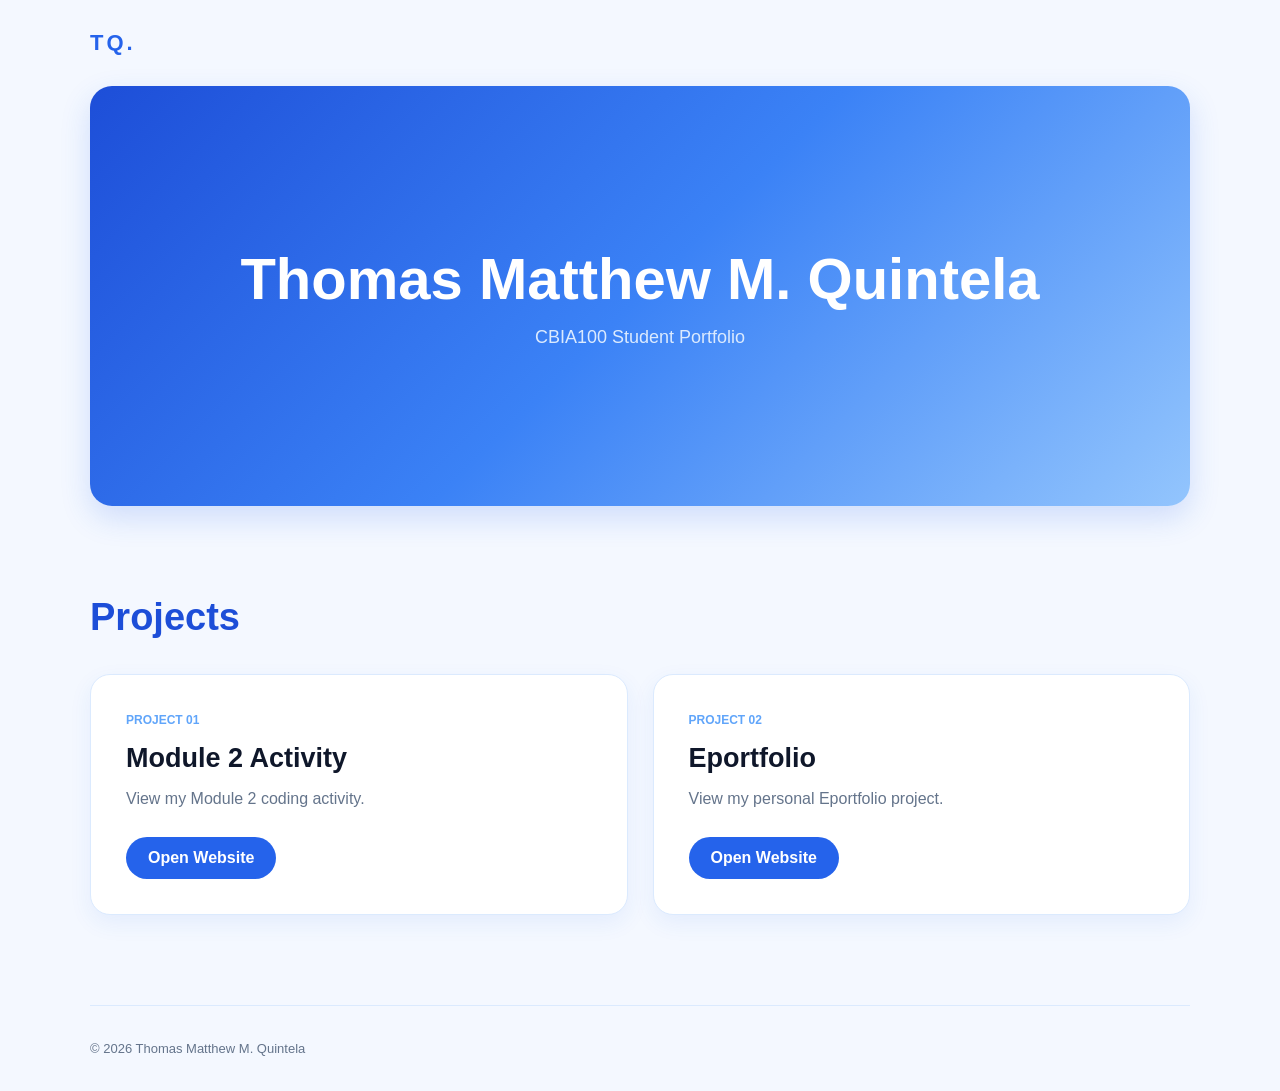
==== index.html @ 9a398d87 "Update index.html" ====
<!DOCTYPE html>
<html lang="en">
<head>
    <meta charset="UTF-8">
    <meta name="viewport" content="width=device-width, initial-scale=1.0">

    <title>Thomas Matthew M. Quintela</title>

    <style>

        * {
            margin: 0;
            padding: 0;
            box-sizing: border-box;
        }

        body {
            font-family: Arial, Helvetica, sans-serif;
            background-color: #f4f8ff;
            color: #0f172a;
        }

        .container {
            width: 90%;
            max-width: 1100px;
            margin: auto;
        }

        /* HEADER */

        nav {
            padding: 30px 0;
            font-size: 22px;
            font-weight: bold;
            color: #2563eb;
            letter-spacing: 3px;
        }

        /* HERO */

        .hero {
            min-height: 420px;
            display: flex;
            align-items: center;
            justify-content: center;
            text-align: center;

            background: linear-gradient(
                135deg,
                #1d4ed8,
                #3b82f6,
                #93c5fd
            );

            color: white;
            border-radius: 22px;
            padding: 40px;

            box-shadow:
                0 12px 30px
                rgba(37, 99, 235, 0.18);
        }

        .hero h1 {
            font-size: 58px;
            margin-bottom: 15px;
        }

        .hero p {
            color: #dbeafe;
            font-size: 18px;
        }

        /* PROJECT SECTION */

        .projects {
            padding: 90px 0;
        }

        .projects h2 {
            font-size: 38px;
            color: #1d4ed8;
            margin-bottom: 35px;
        }

        .project-grid {
            display: grid;
            grid-template-columns: repeat(2, 1fr);
            gap: 25px;
        }

        /* CARD */

        .card {
            background-color: white;
            border: 1px solid #dbeafe;
            border-radius: 20px;
            padding: 35px;

            box-shadow:
                0 8px 22px
                rgba(37, 99, 235, 0.08);

            transition: 0.3s;
        }

        .card:hover {
            transform: translateY(-7px);

            box-shadow:
                0 15px 32px
                rgba(37, 99, 235, 0.15);

            border-color: #60a5fa;
        }

        .card span {
            color: #60a5fa;
            font-size: 12px;
            font-weight: bold;
        }

        .card h3 {
            font-size: 27px;
            margin-top: 15px;
            margin-bottom: 12px;
        }

        .card p {
            color: #64748b;
            line-height: 1.6;
            margin-bottom: 25px;
        }

        .card a {
            display: inline-block;

            text-decoration: none;

            background-color: #2563eb;
            color: white;

            padding: 12px 22px;

            border-radius: 30px;

            font-weight: bold;

            transition: 0.3s;
        }

        .card a:hover {
            background-color: #1d4ed8;
        }

        /* FOOTER */

        footer {
            border-top: 1px solid #dbeafe;

            padding: 35px 0;

            color: #64748b;

            font-size: 13px;
        }

        /* PHONE */

        @media (max-width: 700px) {

            .hero h1 {
                font-size: 40px;
            }

            .project-grid {
                grid-template-columns: 1fr;
            }

        }

    </style>
</head>


<body>

<div class="container">


    <!-- LOGO -->

    <nav>
        TQ.
    </nav>


    <!-- HERO -->

    <section class="hero">

        <div>

            <h1>
                Thomas Matthew M. Quintela
            </h1>

            <p>
                CBIA100 Student Portfolio
            </p>

        </div>

    </section>


    <!-- PROJECTS -->

    <section class="projects">

        <h2>
            Projects
        </h2>

        <div class="project-grid">


            <!-- MODULE 2 -->

            <div class="card">

                <span>
                    PROJECT 01
                </span>

                <h3>
                    Module 2 Activity
                </h3>

                <p>
                    View my Module 2 coding activity.
                </p>

                <a href="./module2.html">
                    Open Website
                </a>

            </div>


            <!-- EPORTFOLIO -->

            <div class="card">

                <span>
                    PROJECT 02
                </span>

                <h3>
                    Eportfolio
                </h3>

                <p>
                    View my personal Eportfolio project.
                </p>

                <a href="./eportfolio.html">
                    Open Website
                </a>

            </div>


        </div>

    </section>


    <!-- FOOTER -->

    <footer>

        © 2026 Thomas Matthew M. Quintela

    </footer>


</div>

</body>
</html>
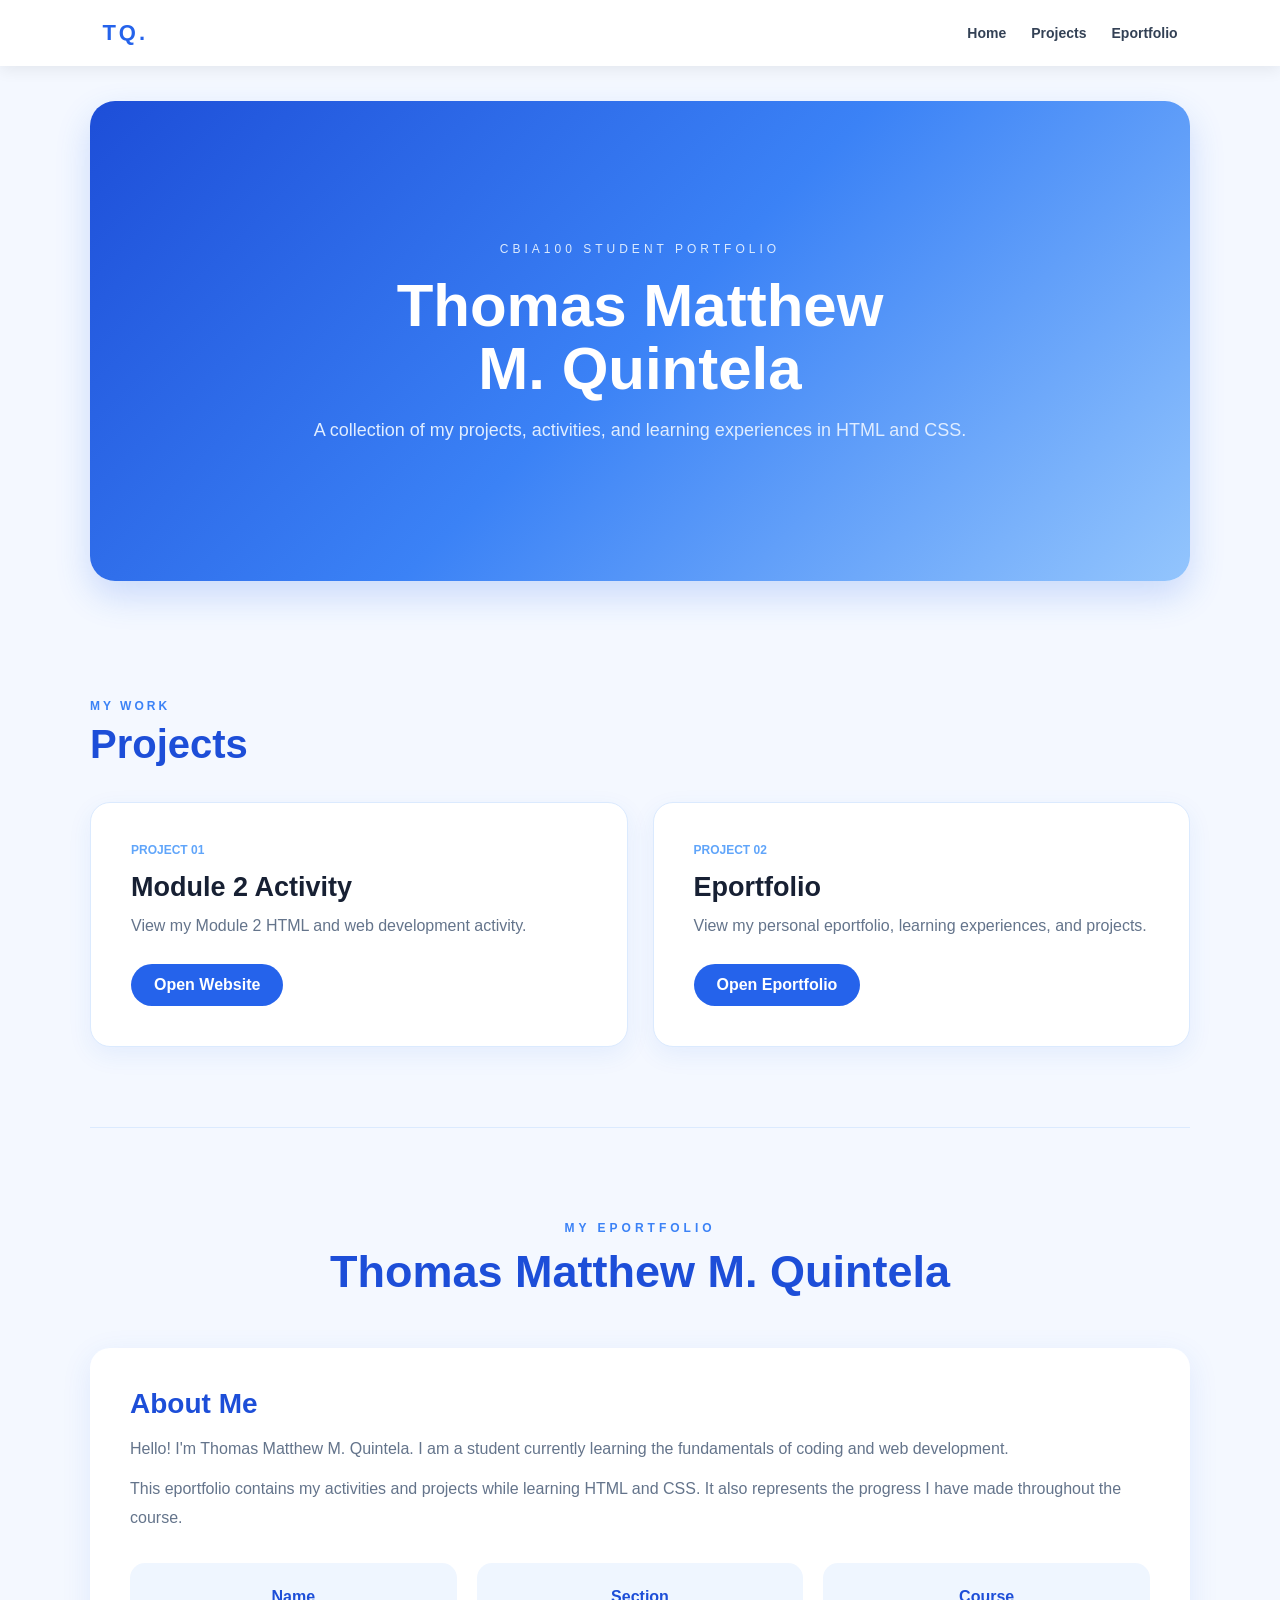
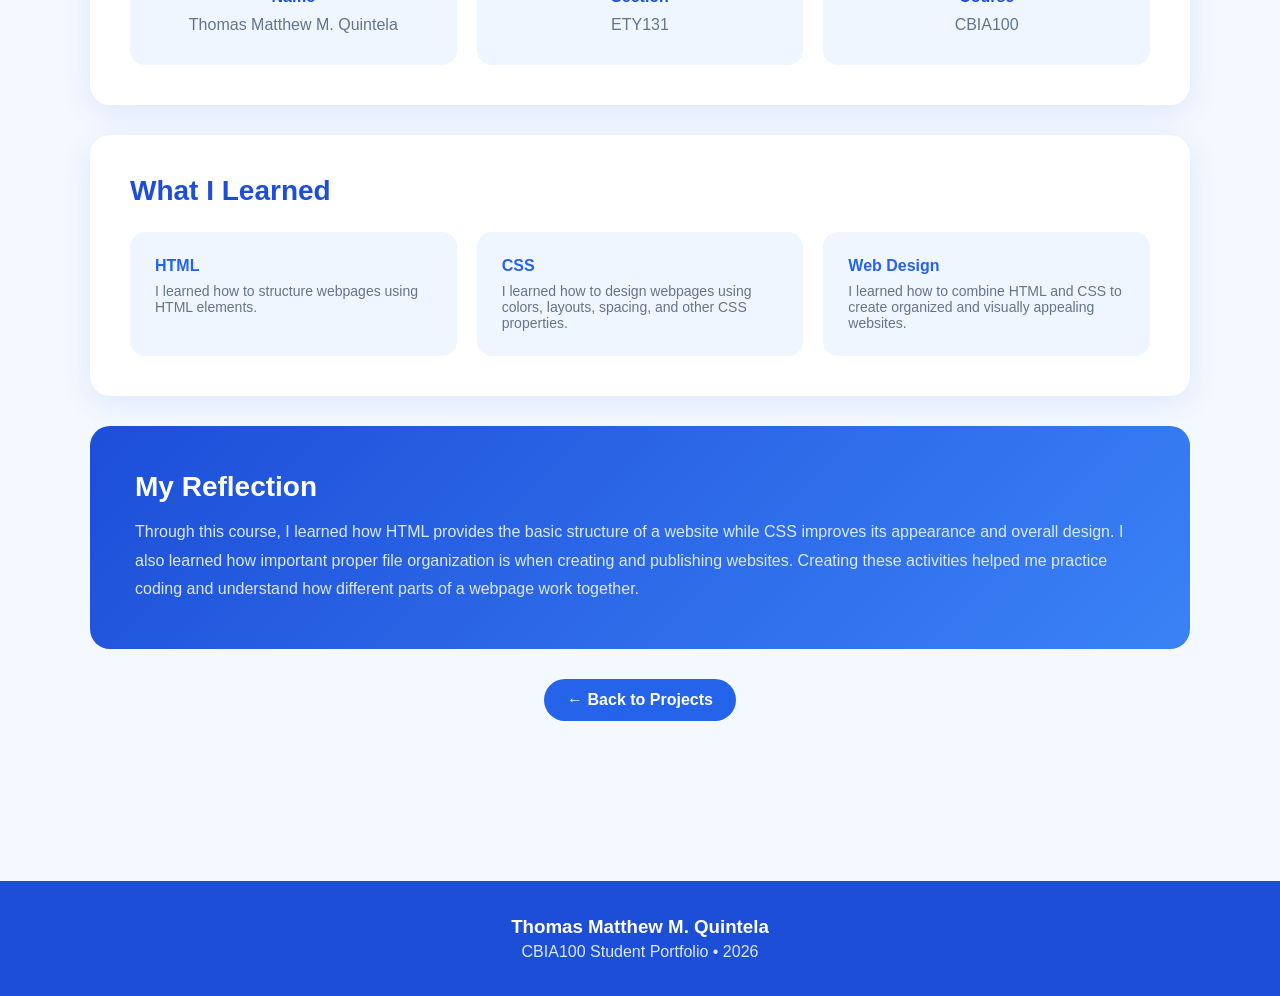
==== commit bef9d1cc: "Update index.html" ====
--- a/index.html
+++ b/index.html
@@ -1,10 +1,11 @@
 <!DOCTYPE html>
 <html lang="en">
+
 <head>
     <meta charset="UTF-8">
     <meta name="viewport" content="width=device-width, initial-scale=1.0">
 
-    <title>Thomas Matthew M. Quintela</title>
+    <title>Thomas Matthew M. Quintela | Portfolio</title>
 
     <style>
 
@@ -14,36 +15,61 @@
             box-sizing: border-box;
         }
 
+        html {
+            scroll-behavior: smooth;
+        }
+
         body {
             font-family: Arial, Helvetica, sans-serif;
-            background-color: #f4f8ff;
-            color: #0f172a;
-        }
-
-        .container {
-            width: 90%;
-            max-width: 1100px;
-            margin: auto;
-        }
-
-        /* HEADER */
+            background: #f4f8ff;
+            color: #172033;
+        }
+
+        /* NAVIGATION */
 
         nav {
-            padding: 30px 0;
+            background: white;
+            padding: 20px 8%;
+            display: flex;
+            justify-content: space-between;
+            align-items: center;
+            position: sticky;
+            top: 0;
+            z-index: 1000;
+            box-shadow: 0 4px 15px rgba(0,0,0,0.07);
+        }
+
+        .logo {
             font-size: 22px;
             font-weight: bold;
             color: #2563eb;
             letter-spacing: 3px;
         }
 
+        nav ul {
+            list-style: none;
+            display: flex;
+            gap: 25px;
+        }
+
+        nav a {
+            text-decoration: none;
+            color: #334155;
+            font-weight: bold;
+            font-size: 14px;
+        }
+
+        nav a:hover {
+            color: #2563eb;
+        }
+
         /* HERO */
 
         .hero {
-            min-height: 420px;
-            display: flex;
-            align-items: center;
-            justify-content: center;
-            text-align: center;
+            width: 90%;
+            max-width: 1100px;
+            min-height: 480px;
+            margin: 35px auto;
 
             background: linear-gradient(
                 135deg,
@@ -52,35 +78,70 @@
                 #93c5fd
             );
 
+            border-radius: 25px;
+
+            display: flex;
+            align-items: center;
+            justify-content: center;
+
+            text-align: center;
             color: white;
-            border-radius: 22px;
             padding: 40px;
 
-            box-shadow:
-                0 12px 30px
-                rgba(37, 99, 235, 0.18);
+            box-shadow: 0 15px 35px rgba(37,99,235,0.20);
+        }
+
+        .hero-content {
+            max-width: 800px;
+        }
+
+        .small-text {
+            letter-spacing: 4px;
+            font-size: 12px;
+            color: #dbeafe;
+            margin-bottom: 18px;
         }
 
         .hero h1 {
-            font-size: 58px;
-            margin-bottom: 15px;
+            font-size: 60px;
+            line-height: 1.05;
+            margin-bottom: 20px;
         }
 
         .hero p {
-            color: #dbeafe;
             font-size: 18px;
-        }
-
-        /* PROJECT SECTION */
+            color: #e0edff;
+        }
+
+        /* MAIN */
+
+        main {
+            width: 90%;
+            max-width: 1100px;
+            margin: auto;
+        }
+
+        /* PROJECTS */
 
         .projects {
-            padding: 90px 0;
-        }
-
-        .projects h2 {
-            font-size: 38px;
+            padding: 80px 0;
+        }
+
+        .section-heading {
+            margin-bottom: 35px;
+        }
+
+        .section-heading span {
+            color: #3b82f6;
+            font-size: 12px;
+            letter-spacing: 3px;
+            font-weight: bold;
+        }
+
+        .section-heading h2 {
+            font-size: 40px;
             color: #1d4ed8;
-            margin-bottom: 35px;
+            margin-top: 8px;
         }
 
         .project-grid {
@@ -89,17 +150,15 @@
             gap: 25px;
         }
 
-        /* CARD */
-
         .card {
-            background-color: white;
+            background: white;
             border: 1px solid #dbeafe;
+            padding: 40px;
             border-radius: 20px;
-            padding: 35px;
 
             box-shadow:
-                0 8px 22px
-                rgba(37, 99, 235, 0.08);
+                0 8px 25px
+                rgba(37,99,235,0.08);
 
             transition: 0.3s;
         }
@@ -108,75 +167,244 @@
             transform: translateY(-7px);
 
             box-shadow:
-                0 15px 32px
-                rgba(37, 99, 235, 0.15);
-
-            border-color: #60a5fa;
-        }
-
-        .card span {
+                0 15px 35px
+                rgba(37,99,235,0.15);
+        }
+
+        .card-number {
+            font-size: 12px;
             color: #60a5fa;
-            font-size: 12px;
             font-weight: bold;
         }
 
         .card h3 {
             font-size: 27px;
-            margin-top: 15px;
-            margin-bottom: 12px;
+            margin: 15px 0 10px;
         }
 
         .card p {
             color: #64748b;
+            margin-bottom: 25px;
             line-height: 1.6;
+        }
+
+        .button {
+            display: inline-block;
+
+            background: #2563eb;
+            color: white;
+
+            padding: 12px 23px;
+
+            border-radius: 30px;
+
+            text-decoration: none;
+            font-weight: bold;
+
+            transition: 0.3s;
+        }
+
+        .button:hover {
+            background: #1d4ed8;
+            transform: translateY(-2px);
+        }
+
+        /* EPORTFOLIO */
+
+        .eportfolio {
+            padding: 90px 0;
+            border-top: 1px solid #dbeafe;
+        }
+
+        .portfolio-title {
+            text-align: center;
+            margin-bottom: 50px;
+        }
+
+        .portfolio-title span {
+            color: #3b82f6;
+            font-size: 12px;
+            letter-spacing: 4px;
+            font-weight: bold;
+        }
+
+        .portfolio-title h2 {
+            color: #1d4ed8;
+            font-size: 45px;
+            margin-top: 10px;
+        }
+
+        /* ABOUT */
+
+        .about-card {
+            background: white;
+
+            border-radius: 20px;
+
+            padding: 40px;
+
+            box-shadow:
+                0 8px 30px
+                rgba(37,99,235,0.10);
+
+            margin-bottom: 30px;
+        }
+
+        .about-card h3 {
+            font-size: 28px;
+            color: #1d4ed8;
+            margin-bottom: 15px;
+        }
+
+        .about-card p {
+            color: #64748b;
+            line-height: 1.8;
+            margin-bottom: 12px;
+        }
+
+        /* INFO BOXES */
+
+        .info-grid {
+            display: grid;
+            grid-template-columns: repeat(3, 1fr);
+            gap: 20px;
+            margin-top: 30px;
+        }
+
+        .info-box {
+            background: #eff6ff;
+            border-radius: 15px;
+            padding: 25px;
+            text-align: center;
+        }
+
+        .info-box h4 {
+            color: #1d4ed8;
+            margin-bottom: 5px;
+        }
+
+        .info-box p {
+            color: #64748b;
+            margin: 0;
+        }
+
+        /* SKILLS */
+
+        .skills {
+            margin-top: 30px;
+
+            background: white;
+
+            padding: 40px;
+
+            border-radius: 20px;
+
+            box-shadow:
+                0 8px 30px
+                rgba(37,99,235,0.10);
+        }
+
+        .skills h3 {
+            color: #1d4ed8;
+            font-size: 28px;
             margin-bottom: 25px;
         }
 
-        .card a {
-            display: inline-block;
-
-            text-decoration: none;
-
-            background-color: #2563eb;
+        .skill-grid {
+            display: grid;
+            grid-template-columns: repeat(3, 1fr);
+            gap: 20px;
+        }
+
+        .skill {
+            padding: 25px;
+            background: #eff6ff;
+            border-radius: 15px;
+        }
+
+        .skill h4 {
+            color: #2563eb;
+            margin-bottom: 8px;
+        }
+
+        .skill p {
+            color: #64748b;
+            font-size: 14px;
+        }
+
+        /* REFLECTION */
+
+        .reflection {
+            margin-top: 30px;
+
+            padding: 45px;
+
+            border-radius: 20px;
+
+            background: linear-gradient(
+                135deg,
+                #1d4ed8,
+                #3b82f6
+            );
+
             color: white;
-
-            padding: 12px 22px;
-
-            border-radius: 30px;
-
-            font-weight: bold;
-
-            transition: 0.3s;
-        }
-
-        .card a:hover {
-            background-color: #1d4ed8;
+        }
+
+        .reflection h3 {
+            font-size: 28px;
+            margin-bottom: 15px;
+        }
+
+        .reflection p {
+            color: #dbeafe;
+            line-height: 1.8;
+        }
+
+        /* BACK BUTTON */
+
+        .back {
+            margin-top: 30px;
+            text-align: center;
         }
 
         /* FOOTER */
 
         footer {
-            border-top: 1px solid #dbeafe;
-
-            padding: 35px 0;
-
-            color: #64748b;
-
-            font-size: 13px;
-        }
-
-        /* PHONE */
-
-        @media (max-width: 700px) {
+            margin-top: 70px;
+            background: #1d4ed8;
+            color: white;
+            padding: 35px;
+            text-align: center;
+        }
+
+        footer p {
+            color: #dbeafe;
+            margin-top: 5px;
+        }
+
+        /* RESPONSIVE */
+
+        @media (max-width: 750px) {
+
+            nav {
+                flex-direction: column;
+                gap: 15px;
+            }
 
             .hero h1 {
                 font-size: 40px;
             }
 
-            .project-grid {
+            .project-grid,
+            .info-grid,
+            .skill-grid {
                 grid-template-columns: 1fr;
             }
 
+            .portfolio-title h2 {
+                font-size: 34px;
+            }
+
         }
 
     </style>
@@ -185,42 +413,86 @@
 
 <body>
 
-<div class="container">
-
-
-    <!-- LOGO -->
-
-    <nav>
+
+<!-- NAVIGATION -->
+
+<nav>
+
+    <div class="logo">
         TQ.
-    </nav>
-
-
-    <!-- HERO -->
-
-    <section class="hero">
-
-        <div>
-
-            <h1>
-                Thomas Matthew M. Quintela
-            </h1>
-
-            <p>
-                CBIA100 Student Portfolio
-            </p>
-
+    </div>
+
+    <ul>
+
+        <li>
+            <a href="#home">
+                Home
+            </a>
+        </li>
+
+        <li>
+            <a href="#projects">
+                Projects
+            </a>
+        </li>
+
+        <li>
+            <a href="#eportfolio">
+                Eportfolio
+            </a>
+        </li>
+
+    </ul>
+
+</nav>
+
+
+
+<!-- HERO -->
+
+<header class="hero" id="home">
+
+    <div class="hero-content">
+
+        <div class="small-text">
+            CBIA100 STUDENT PORTFOLIO
         </div>
 
-    </section>
-
-
-    <!-- PROJECTS -->
-
-    <section class="projects">
-
-        <h2>
-            Projects
-        </h2>
+        <h1>
+            Thomas Matthew<br>
+            M. Quintela
+        </h1>
+
+        <p>
+            A collection of my projects, activities,
+            and learning experiences in HTML and CSS.
+        </p>
+
+    </div>
+
+</header>
+
+
+
+<main>
+
+
+    <!-- TWO OPTIONS -->
+
+    <section class="projects" id="projects">
+
+        <div class="section-heading">
+
+            <span>
+                MY WORK
+            </span>
+
+            <h2>
+                Projects
+            </h2>
+
+        </div>
+
 
         <div class="project-grid">
 
@@ -229,43 +501,54 @@
 
             <div class="card">
 
-                <span>
+                <div class="card-number">
                     PROJECT 01
-                </span>
+                </div>
 
                 <h3>
                     Module 2 Activity
                 </h3>
 
                 <p>
-                    View my Module 2 coding activity.
+                    View my Module 2 HTML and
+                    web development activity.
                 </p>
 
-                <a href="./module2.html">
+                <a
+                    href="module2.html"
+                    class="button"
+                >
                     Open Website
                 </a>
 
             </div>
 
 
+
             <!-- EPORTFOLIO -->
 
             <div class="card">
 
-                <span>
+                <div class="card-number">
                     PROJECT 02
-                </span>
+                </div>
 
                 <h3>
                     Eportfolio
                 </h3>
 
                 <p>
-                    View my personal Eportfolio project.
+                    View my personal eportfolio,
+                    learning experiences, and projects.
                 </p>
 
-                <a href="./eportfolio.html">
-                    Open Website
+                <!-- THIS DOES NOT OPEN ANOTHER FILE -->
+
+                <a
+                    href="#eportfolio"
+                    class="button"
+                >
+                    Open Eportfolio
                 </a>
 
             </div>
@@ -276,16 +559,218 @@
     </section>
 
 
-    <!-- FOOTER -->
-
-    <footer>
-
-        © 2026 Thomas Matthew M. Quintela
-
-    </footer>
-
-
-</div>
+
+    <!-- EPORTFOLIO IS BUILT INTO THIS SAME FILE -->
+
+    <section
+        class="eportfolio"
+        id="eportfolio"
+    >
+
+
+        <div class="portfolio-title">
+
+            <span>
+                MY EPORTFOLIO
+            </span>
+
+            <h2>
+                Thomas Matthew M. Quintela
+            </h2>
+
+        </div>
+
+
+
+        <!-- ABOUT -->
+
+        <div class="about-card">
+
+            <h3>
+                About Me
+            </h3>
+
+            <p>
+                Hello! I'm Thomas Matthew M. Quintela.
+                I am a student currently learning the
+                fundamentals of coding and web development.
+            </p>
+
+            <p>
+                This eportfolio contains my activities
+                and projects while learning HTML and CSS.
+                It also represents the progress I have
+                made throughout the course.
+            </p>
+
+
+            <div class="info-grid">
+
+
+                <div class="info-box">
+
+                    <h4>
+                        Name
+                    </h4>
+
+                    <p>
+                        Thomas Matthew M. Quintela
+                    </p>
+
+                </div>
+
+
+                <div class="info-box">
+
+                    <h4>
+                        Section
+                    </h4>
+
+                    <p>
+                        ETY131
+                    </p>
+
+                </div>
+
+
+                <div class="info-box">
+
+                    <h4>
+                        Course
+                    </h4>
+
+                    <p>
+                        CBIA100
+                    </p>
+
+                </div>
+
+
+            </div>
+
+        </div>
+
+
+
+        <!-- SKILLS -->
+
+        <div class="skills">
+
+            <h3>
+                What I Learned
+            </h3>
+
+
+            <div class="skill-grid">
+
+
+                <div class="skill">
+
+                    <h4>
+                        HTML
+                    </h4>
+
+                    <p>
+                        I learned how to structure
+                        webpages using HTML elements.
+                    </p>
+
+                </div>
+
+
+                <div class="skill">
+
+                    <h4>
+                        CSS
+                    </h4>
+
+                    <p>
+                        I learned how to design webpages
+                        using colors, layouts, spacing,
+                        and other CSS properties.
+                    </p>
+
+                </div>
+
+
+                <div class="skill">
+
+                    <h4>
+                        Web Design
+                    </h4>
+
+                    <p>
+                        I learned how to combine HTML
+                        and CSS to create organized
+                        and visually appealing websites.
+                    </p>
+
+                </div>
+
+
+            </div>
+
+        </div>
+
+
+
+        <!-- REFLECTION -->
+
+        <div class="reflection">
+
+            <h3>
+                My Reflection
+            </h3>
+
+            <p>
+                Through this course, I learned how HTML
+                provides the basic structure of a website
+                while CSS improves its appearance and
+                overall design. I also learned how important
+                proper file organization is when creating
+                and publishing websites. Creating these
+                activities helped me practice coding and
+                understand how different parts of a webpage
+                work together.
+            </p>
+
+        </div>
+
+
+        <div class="back">
+
+            <a
+                href="#projects"
+                class="button"
+            >
+                ← Back to Projects
+            </a>
+
+        </div>
+
+
+    </section>
+
+
+</main>
+
+
+
+<!-- FOOTER -->
+
+<footer>
+
+    <h3>
+        Thomas Matthew M. Quintela
+    </h3>
+
+    <p>
+        CBIA100 Student Portfolio • 2026
+    </p>
+
+</footer>
+
 
 </body>
+
 </html>
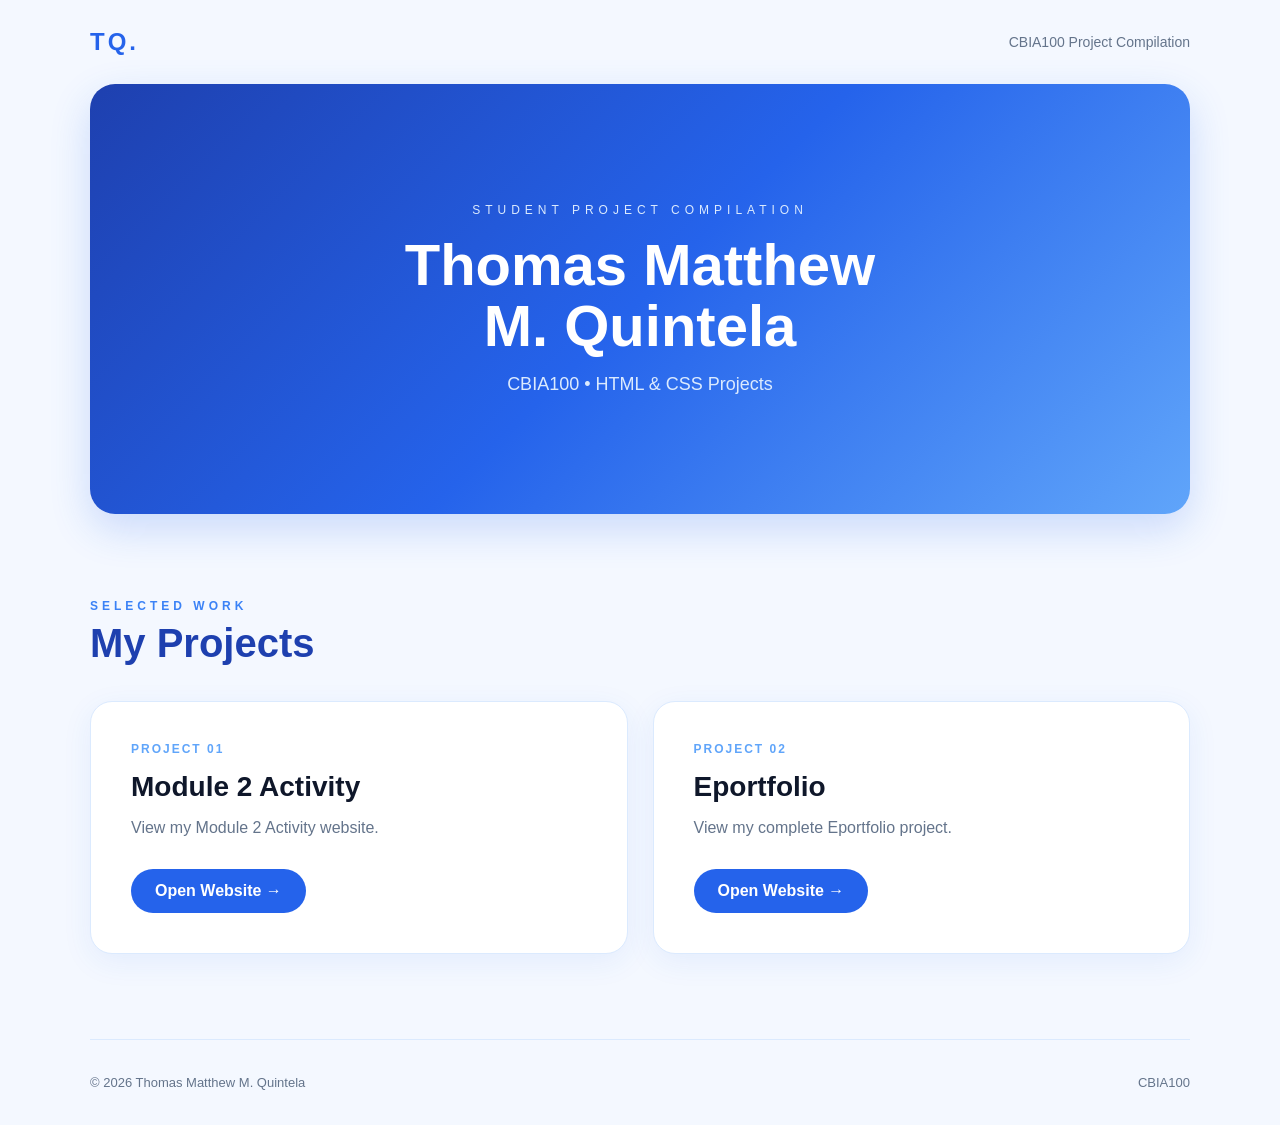
==== commit acc308b6: "Update index.html" ====
--- a/index.html
+++ b/index.html
@@ -5,7 +5,7 @@
     <meta charset="UTF-8">
     <meta name="viewport" content="width=device-width, initial-scale=1.0">
 
-    <title>Thomas Matthew M. Quintela | Portfolio</title>
+    <title>Thomas Matthew M. Quintela | CBIA100</title>
 
     <style>
 
@@ -21,127 +21,105 @@
 
         body {
             font-family: Arial, Helvetica, sans-serif;
-            background: #f4f8ff;
-            color: #172033;
-        }
-
-        /* NAVIGATION */
+            background-color: #f4f8ff;
+            color: #0f172a;
+        }
+
+        .container {
+            width: 90%;
+            max-width: 1100px;
+            margin: auto;
+        }
+
+        /* NAVBAR */
 
         nav {
-            background: white;
-            padding: 20px 8%;
             display: flex;
             justify-content: space-between;
             align-items: center;
-            position: sticky;
-            top: 0;
-            z-index: 1000;
-            box-shadow: 0 4px 15px rgba(0,0,0,0.07);
+            padding: 28px 0;
         }
 
         .logo {
-            font-size: 22px;
+            font-size: 24px;
             font-weight: bold;
             color: #2563eb;
             letter-spacing: 3px;
         }
 
-        nav ul {
-            list-style: none;
+        .nav-title {
+            color: #64748b;
+            font-size: 14px;
+        }
+
+        /* HERO */
+
+        .hero {
+            min-height: 430px;
+
             display: flex;
-            gap: 25px;
-        }
-
-        nav a {
-            text-decoration: none;
-            color: #334155;
-            font-weight: bold;
-            font-size: 14px;
-        }
-
-        nav a:hover {
-            color: #2563eb;
-        }
-
-        /* HERO */
-
-        .hero {
-            width: 90%;
-            max-width: 1100px;
-            min-height: 480px;
-            margin: 35px auto;
+            justify-content: center;
+            align-items: center;
+
+            text-align: center;
 
             background: linear-gradient(
                 135deg,
-                #1d4ed8,
-                #3b82f6,
-                #93c5fd
+                #1e40af,
+                #2563eb,
+                #60a5fa
             );
 
+            color: white;
+
+            padding: 40px;
             border-radius: 25px;
 
-            display: flex;
-            align-items: center;
-            justify-content: center;
-
-            text-align: center;
-            color: white;
-            padding: 40px;
-
-            box-shadow: 0 15px 35px rgba(37,99,235,0.20);
+            box-shadow:
+                0 15px 40px
+                rgba(37, 99, 235, 0.20);
         }
 
         .hero-content {
             max-width: 800px;
         }
 
-        .small-text {
-            letter-spacing: 4px;
+        .small-title {
             font-size: 12px;
+            letter-spacing: 5px;
             color: #dbeafe;
             margin-bottom: 18px;
         }
 
         .hero h1 {
-            font-size: 60px;
+            font-size: 58px;
             line-height: 1.05;
-            margin-bottom: 20px;
+            margin-bottom: 18px;
         }
 
         .hero p {
+            color: #dbeafe;
             font-size: 18px;
-            color: #e0edff;
-        }
-
-        /* MAIN */
-
-        main {
-            width: 90%;
-            max-width: 1100px;
-            margin: auto;
         }
 
         /* PROJECTS */
 
         .projects {
-            padding: 80px 0;
-        }
-
-        .section-heading {
-            margin-bottom: 35px;
-        }
-
-        .section-heading span {
+            padding: 85px 0;
+        }
+
+        .section-label {
             color: #3b82f6;
             font-size: 12px;
-            letter-spacing: 3px;
             font-weight: bold;
-        }
-
-        .section-heading h2 {
+            letter-spacing: 4px;
+            margin-bottom: 8px;
+        }
+
+        .projects h2 {
             font-size: 40px;
-            color: #1d4ed8;
-            margin-top: 8px;
+            color: #1e40af;
+            margin-bottom: 35px;
         }
 
         .project-grid {
@@ -150,358 +128,181 @@
             gap: 25px;
         }
 
+        /* CARDS */
+
         .card {
-            background: white;
+            background-color: white;
+
             border: 1px solid #dbeafe;
+            border-radius: 22px;
+
             padding: 40px;
-            border-radius: 20px;
 
             box-shadow:
-                0 8px 25px
-                rgba(37,99,235,0.08);
+                0 8px 30px
+                rgba(37, 99, 235, 0.08);
 
             transition: 0.3s;
         }
 
         .card:hover {
-            transform: translateY(-7px);
+            transform: translateY(-8px);
+
+            border-color: #60a5fa;
 
             box-shadow:
-                0 15px 35px
-                rgba(37,99,235,0.15);
-        }
-
-        .card-number {
+                0 18px 40px
+                rgba(37, 99, 235, 0.16);
+        }
+
+        .number {
             font-size: 12px;
+            font-weight: bold;
             color: #60a5fa;
-            font-weight: bold;
+            letter-spacing: 2px;
         }
 
         .card h3 {
-            font-size: 27px;
-            margin: 15px 0 10px;
+            font-size: 28px;
+            margin-top: 15px;
+            margin-bottom: 12px;
+            color: #0f172a;
         }
 
         .card p {
             color: #64748b;
-            margin-bottom: 25px;
             line-height: 1.6;
+            margin-bottom: 28px;
         }
 
         .button {
             display: inline-block;
 
-            background: #2563eb;
+            background-color: #2563eb;
             color: white;
-
-            padding: 12px 23px;
-
-            border-radius: 30px;
 
             text-decoration: none;
             font-weight: bold;
 
+            padding: 13px 24px;
+
+            border-radius: 30px;
+
             transition: 0.3s;
         }
 
         .button:hover {
-            background: #1d4ed8;
+            background-color: #1e40af;
             transform: translateY(-2px);
         }
 
-        /* EPORTFOLIO */
-
-        .eportfolio {
-            padding: 90px 0;
+        /* FOOTER */
+
+        footer {
             border-top: 1px solid #dbeafe;
-        }
-
-        .portfolio-title {
-            text-align: center;
-            margin-bottom: 50px;
-        }
-
-        .portfolio-title span {
-            color: #3b82f6;
-            font-size: 12px;
-            letter-spacing: 4px;
-            font-weight: bold;
-        }
-
-        .portfolio-title h2 {
-            color: #1d4ed8;
-            font-size: 45px;
-            margin-top: 10px;
-        }
-
-        /* ABOUT */
-
-        .about-card {
-            background: white;
-
-            border-radius: 20px;
-
-            padding: 40px;
-
-            box-shadow:
-                0 8px 30px
-                rgba(37,99,235,0.10);
-
-            margin-bottom: 30px;
-        }
-
-        .about-card h3 {
-            font-size: 28px;
-            color: #1d4ed8;
-            margin-bottom: 15px;
-        }
-
-        .about-card p {
+
+            padding: 35px 0;
+
             color: #64748b;
-            line-height: 1.8;
-            margin-bottom: 12px;
-        }
-
-        /* INFO BOXES */
-
-        .info-grid {
-            display: grid;
-            grid-template-columns: repeat(3, 1fr);
-            gap: 20px;
-            margin-top: 30px;
-        }
-
-        .info-box {
-            background: #eff6ff;
-            border-radius: 15px;
-            padding: 25px;
-            text-align: center;
-        }
-
-        .info-box h4 {
-            color: #1d4ed8;
-            margin-bottom: 5px;
-        }
-
-        .info-box p {
-            color: #64748b;
-            margin: 0;
-        }
-
-        /* SKILLS */
-
-        .skills {
-            margin-top: 30px;
-
-            background: white;
-
-            padding: 40px;
-
-            border-radius: 20px;
-
-            box-shadow:
-                0 8px 30px
-                rgba(37,99,235,0.10);
-        }
-
-        .skills h3 {
-            color: #1d4ed8;
-            font-size: 28px;
-            margin-bottom: 25px;
-        }
-
-        .skill-grid {
-            display: grid;
-            grid-template-columns: repeat(3, 1fr);
-            gap: 20px;
-        }
-
-        .skill {
-            padding: 25px;
-            background: #eff6ff;
-            border-radius: 15px;
-        }
-
-        .skill h4 {
-            color: #2563eb;
-            margin-bottom: 8px;
-        }
-
-        .skill p {
-            color: #64748b;
-            font-size: 14px;
-        }
-
-        /* REFLECTION */
-
-        .reflection {
-            margin-top: 30px;
-
-            padding: 45px;
-
-            border-radius: 20px;
-
-            background: linear-gradient(
-                135deg,
-                #1d4ed8,
-                #3b82f6
-            );
-
-            color: white;
-        }
-
-        .reflection h3 {
-            font-size: 28px;
-            margin-bottom: 15px;
-        }
-
-        .reflection p {
-            color: #dbeafe;
-            line-height: 1.8;
-        }
-
-        /* BACK BUTTON */
-
-        .back {
-            margin-top: 30px;
-            text-align: center;
-        }
-
-        /* FOOTER */
-
-        footer {
-            margin-top: 70px;
-            background: #1d4ed8;
-            color: white;
-            padding: 35px;
-            text-align: center;
-        }
-
-        footer p {
-            color: #dbeafe;
-            margin-top: 5px;
-        }
-
-        /* RESPONSIVE */
-
-        @media (max-width: 750px) {
-
-            nav {
-                flex-direction: column;
-                gap: 15px;
+
+            font-size: 13px;
+
+            display: flex;
+            justify-content: space-between;
+        }
+
+        /* MOBILE */
+
+        @media (max-width: 700px) {
+
+            .hero h1 {
+                font-size: 39px;
             }
 
-            .hero h1 {
-                font-size: 40px;
-            }
-
-            .project-grid,
-            .info-grid,
-            .skill-grid {
+            .project-grid {
                 grid-template-columns: 1fr;
             }
 
-            .portfolio-title h2 {
-                font-size: 34px;
+            footer {
+                flex-direction: column;
+                gap: 10px;
             }
 
         }
 
     </style>
+
 </head>
 
 
 <body>
 
 
-<!-- NAVIGATION -->
-
-<nav>
-
-    <div class="logo">
-        TQ.
-    </div>
-
-    <ul>
-
-        <li>
-            <a href="#home">
-                Home
-            </a>
-        </li>
-
-        <li>
-            <a href="#projects">
-                Projects
-            </a>
-        </li>
-
-        <li>
-            <a href="#eportfolio">
-                Eportfolio
-            </a>
-        </li>
-
-    </ul>
-
-</nav>
-
-
-
-<!-- HERO -->
-
-<header class="hero" id="home">
-
-    <div class="hero-content">
-
-        <div class="small-text">
-            CBIA100 STUDENT PORTFOLIO
-        </div>
-
-        <h1>
-            Thomas Matthew<br>
-            M. Quintela
-        </h1>
-
-        <p>
-            A collection of my projects, activities,
-            and learning experiences in HTML and CSS.
-        </p>
-
-    </div>
-
-</header>
-
-
-
-<main>
-
-
-    <!-- TWO OPTIONS -->
-
-    <section class="projects" id="projects">
-
-        <div class="section-heading">
-
-            <span>
-                MY WORK
-            </span>
-
-            <h2>
-                Projects
-            </h2>
-
-        </div>
+<div class="container">
+
+
+    <!-- NAVIGATION -->
+
+    <nav>
+
+        <div class="logo">
+            TQ.
+        </div>
+
+        <div class="nav-title">
+            CBIA100 Project Compilation
+        </div>
+
+    </nav>
+
+
+
+    <!-- HERO -->
+
+    <section class="hero">
+
+        <div class="hero-content">
+
+            <div class="small-title">
+                STUDENT PROJECT COMPILATION
+            </div>
+
+            <h1>
+                Thomas Matthew<br>
+                M. Quintela
+            </h1>
+
+            <p>
+                CBIA100 • HTML & CSS Projects
+            </p>
+
+        </div>
+
+    </section>
+
+
+
+    <!-- PROJECTS -->
+
+    <section class="projects">
+
+        <div class="section-label">
+            SELECTED WORK
+        </div>
+
+        <h2>
+            My Projects
+        </h2>
 
 
         <div class="project-grid">
 
 
-            <!-- MODULE 2 -->
+            <!-- PROJECT 1 -->
 
             <div class="card">
 
-                <div class="card-number">
+                <div class="number">
                     PROJECT 01
                 </div>
 
@@ -510,26 +311,25 @@
                 </h3>
 
                 <p>
-                    View my Module 2 HTML and
-                    web development activity.
+                    View my Module 2 Activity website.
                 </p>
 
                 <a
-                    href="module2.html"
                     class="button"
+                    href="https://matteodoz.github.io/CBIA100/module2.html"
                 >
-                    Open Website
+                    Open Website →
                 </a>
 
             </div>
 
 
 
-            <!-- EPORTFOLIO -->
+            <!-- PROJECT 2 -->
 
             <div class="card">
 
-                <div class="card-number">
+                <div class="number">
                     PROJECT 02
                 </div>
 
@@ -538,17 +338,14 @@
                 </h3>
 
                 <p>
-                    View my personal eportfolio,
-                    learning experiences, and projects.
+                    View my complete Eportfolio project.
                 </p>
 
-                <!-- THIS DOES NOT OPEN ANOTHER FILE -->
-
                 <a
-                    href="#eportfolio"
                     class="button"
+                    href="https://matteodoz.github.io/CBIA100/eportfolio.html"
                 >
-                    Open Eportfolio
+                    Open Website →
                 </a>
 
             </div>
@@ -560,215 +357,22 @@
 
 
 
-    <!-- EPORTFOLIO IS BUILT INTO THIS SAME FILE -->
-
-    <section
-        class="eportfolio"
-        id="eportfolio"
-    >
-
-
-        <div class="portfolio-title">
-
-            <span>
-                MY EPORTFOLIO
-            </span>
-
-            <h2>
-                Thomas Matthew M. Quintela
-            </h2>
-
-        </div>
-
-
-
-        <!-- ABOUT -->
-
-        <div class="about-card">
-
-            <h3>
-                About Me
-            </h3>
-
-            <p>
-                Hello! I'm Thomas Matthew M. Quintela.
-                I am a student currently learning the
-                fundamentals of coding and web development.
-            </p>
-
-            <p>
-                This eportfolio contains my activities
-                and projects while learning HTML and CSS.
-                It also represents the progress I have
-                made throughout the course.
-            </p>
-
-
-            <div class="info-grid">
-
-
-                <div class="info-box">
-
-                    <h4>
-                        Name
-                    </h4>
-
-                    <p>
-                        Thomas Matthew M. Quintela
-                    </p>
-
-                </div>
-
-
-                <div class="info-box">
-
-                    <h4>
-                        Section
-                    </h4>
-
-                    <p>
-                        ETY131
-                    </p>
-
-                </div>
-
-
-                <div class="info-box">
-
-                    <h4>
-                        Course
-                    </h4>
-
-                    <p>
-                        CBIA100
-                    </p>
-
-                </div>
-
-
-            </div>
-
-        </div>
-
-
-
-        <!-- SKILLS -->
-
-        <div class="skills">
-
-            <h3>
-                What I Learned
-            </h3>
-
-
-            <div class="skill-grid">
-
-
-                <div class="skill">
-
-                    <h4>
-                        HTML
-                    </h4>
-
-                    <p>
-                        I learned how to structure
-                        webpages using HTML elements.
-                    </p>
-
-                </div>
-
-
-                <div class="skill">
-
-                    <h4>
-                        CSS
-                    </h4>
-
-                    <p>
-                        I learned how to design webpages
-                        using colors, layouts, spacing,
-                        and other CSS properties.
-                    </p>
-
-                </div>
-
-
-                <div class="skill">
-
-                    <h4>
-                        Web Design
-                    </h4>
-
-                    <p>
-                        I learned how to combine HTML
-                        and CSS to create organized
-                        and visually appealing websites.
-                    </p>
-
-                </div>
-
-
-            </div>
-
-        </div>
-
-
-
-        <!-- REFLECTION -->
-
-        <div class="reflection">
-
-            <h3>
-                My Reflection
-            </h3>
-
-            <p>
-                Through this course, I learned how HTML
-                provides the basic structure of a website
-                while CSS improves its appearance and
-                overall design. I also learned how important
-                proper file organization is when creating
-                and publishing websites. Creating these
-                activities helped me practice coding and
-                understand how different parts of a webpage
-                work together.
-            </p>
-
-        </div>
-
-
-        <div class="back">
-
-            <a
-                href="#projects"
-                class="button"
-            >
-                ← Back to Projects
-            </a>
-
-        </div>
-
-
-    </section>
-
-
-</main>
-
-
-
-<!-- FOOTER -->
-
-<footer>
-
-    <h3>
-        Thomas Matthew M. Quintela
-    </h3>
-
-    <p>
-        CBIA100 Student Portfolio • 2026
-    </p>
-
-</footer>
+    <!-- FOOTER -->
+
+    <footer>
+
+        <span>
+            © 2026 Thomas Matthew M. Quintela
+        </span>
+
+        <span>
+            CBIA100
+        </span>
+
+    </footer>
+
+
+</div>
 
 
 </body>
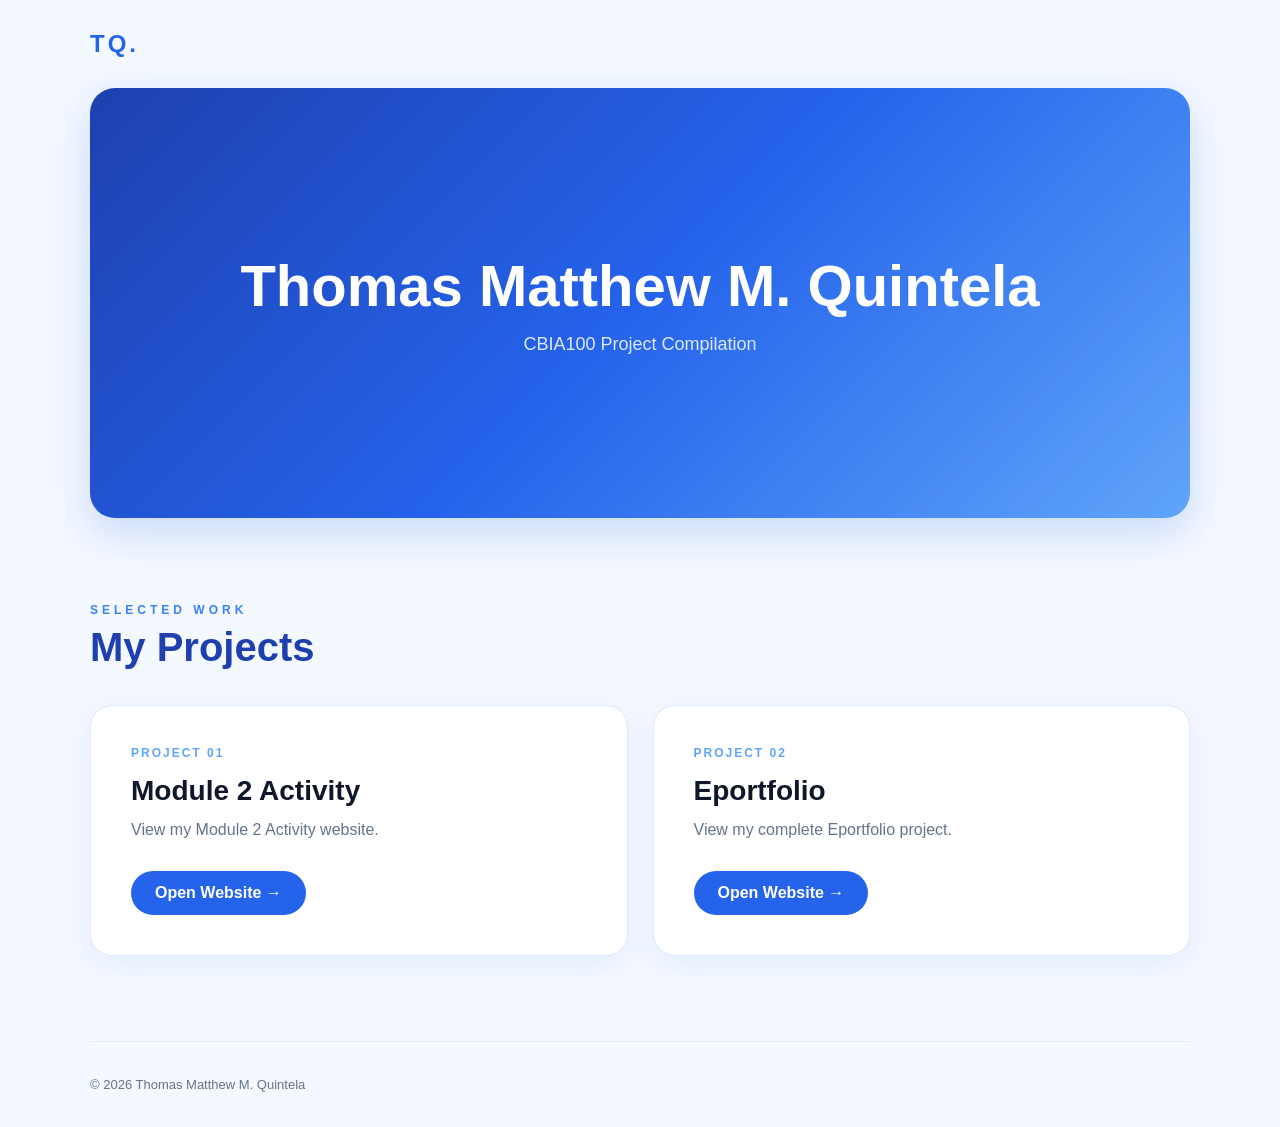
==== commit db77b927: "Update index.html" ====
--- a/index.html
+++ b/index.html
@@ -15,10 +15,6 @@
             box-sizing: border-box;
         }
 
-        html {
-            scroll-behavior: smooth;
-        }
-
         body {
             font-family: Arial, Helvetica, sans-serif;
             background-color: #f4f8ff;
@@ -31,28 +27,13 @@
             margin: auto;
         }
 
-        /* NAVBAR */
-
         nav {
-            display: flex;
-            justify-content: space-between;
-            align-items: center;
-            padding: 28px 0;
-        }
-
-        .logo {
+            padding: 30px 0;
             font-size: 24px;
             font-weight: bold;
             color: #2563eb;
             letter-spacing: 3px;
         }
-
-        .nav-title {
-            color: #64748b;
-            font-size: 14px;
-        }
-
-        /* HERO */
 
         .hero {
             min-height: 430px;
@@ -62,6 +43,8 @@
             align-items: center;
 
             text-align: center;
+
+            padding: 40px;
 
             background: linear-gradient(
                 135deg,
@@ -72,7 +55,6 @@
 
             color: white;
 
-            padding: 40px;
             border-radius: 25px;
 
             box-shadow:
@@ -80,39 +62,25 @@
                 rgba(37, 99, 235, 0.20);
         }
 
-        .hero-content {
-            max-width: 800px;
-        }
-
-        .small-title {
-            font-size: 12px;
-            letter-spacing: 5px;
-            color: #dbeafe;
-            margin-bottom: 18px;
-        }
-
         .hero h1 {
             font-size: 58px;
-            line-height: 1.05;
-            margin-bottom: 18px;
+            margin-bottom: 15px;
         }
 
         .hero p {
+            font-size: 18px;
             color: #dbeafe;
-            font-size: 18px;
-        }
-
-        /* PROJECTS */
+        }
 
         .projects {
             padding: 85px 0;
         }
 
-        .section-label {
+        .small-title {
             color: #3b82f6;
             font-size: 12px;
-            font-weight: bold;
             letter-spacing: 4px;
+            font-weight: bold;
             margin-bottom: 8px;
         }
 
@@ -128,12 +96,11 @@
             gap: 25px;
         }
 
-        /* CARDS */
-
         .card {
             background-color: white;
 
             border: 1px solid #dbeafe;
+
             border-radius: 22px;
 
             padding: 40px;
@@ -148,11 +115,11 @@
         .card:hover {
             transform: translateY(-8px);
 
-            border-color: #60a5fa;
-
             box-shadow:
                 0 18px 40px
-                rgba(37, 99, 235, 0.16);
+                rgba(37, 99, 235, 0.15);
+
+            border-color: #60a5fa;
         }
 
         .number {
@@ -164,9 +131,7 @@
 
         .card h3 {
             font-size: 28px;
-            margin-top: 15px;
-            margin-bottom: 12px;
-            color: #0f172a;
+            margin: 15px 0 10px;
         }
 
         .card p {
@@ -193,10 +158,7 @@
 
         .button:hover {
             background-color: #1e40af;
-            transform: translateY(-2px);
-        }
-
-        /* FOOTER */
+        }
 
         footer {
             border-top: 1px solid #dbeafe;
@@ -206,12 +168,7 @@
             color: #64748b;
 
             font-size: 13px;
-
-            display: flex;
-            justify-content: space-between;
-        }
-
-        /* MOBILE */
+        }
 
         @media (max-width: 700px) {
 
@@ -223,70 +180,42 @@
                 grid-template-columns: 1fr;
             }
 
-            footer {
-                flex-direction: column;
-                gap: 10px;
-            }
-
         }
 
     </style>
-
 </head>
 
 
 <body>
 
-
 <div class="container">
 
 
-    <!-- NAVIGATION -->
-
     <nav>
-
-        <div class="logo">
-            TQ.
+        TQ.
+    </nav>
+
+
+    <section class="hero">
+
+        <div>
+
+            <h1>
+                Thomas Matthew M. Quintela
+            </h1>
+
+            <p>
+                CBIA100 Project Compilation
+            </p>
+
         </div>
 
-        <div class="nav-title">
-            CBIA100 Project Compilation
-        </div>
-
-    </nav>
-
-
-
-    <!-- HERO -->
-
-    <section class="hero">
-
-        <div class="hero-content">
-
-            <div class="small-title">
-                STUDENT PROJECT COMPILATION
-            </div>
-
-            <h1>
-                Thomas Matthew<br>
-                M. Quintela
-            </h1>
-
-            <p>
-                CBIA100 • HTML & CSS Projects
-            </p>
-
-        </div>
-
     </section>
 
 
-
-    <!-- PROJECTS -->
-
     <section class="projects">
 
-        <div class="section-label">
+        <div class="small-title">
             SELECTED WORK
         </div>
 
@@ -298,7 +227,7 @@
         <div class="project-grid">
 
 
-            <!-- PROJECT 1 -->
+            <!-- MODULE 2 -->
 
             <div class="card">
 
@@ -315,8 +244,8 @@
                 </p>
 
                 <a
+                    href="module2.html"
                     class="button"
-                    href="https://matteodoz.github.io/CBIA100/module2.html"
                 >
                     Open Website →
                 </a>
@@ -325,7 +254,7 @@
 
 
 
-            <!-- PROJECT 2 -->
+            <!-- EPORTFOLIO -->
 
             <div class="card">
 
@@ -342,8 +271,8 @@
                 </p>
 
                 <a
+                    href="QUINTELAJS%20ETY131%20%282%29/QUINTELAJS%20ETY131/thomas_eportfolio/eportfolio.html"
                     class="button"
-                    href="https://matteodoz.github.io/CBIA100/eportfolio.html"
                 >
                     Open Website →
                 </a>
@@ -356,25 +285,13 @@
     </section>
 
 
-
-    <!-- FOOTER -->
-
     <footer>
-
-        <span>
-            © 2026 Thomas Matthew M. Quintela
-        </span>
-
-        <span>
-            CBIA100
-        </span>
-
+        © 2026 Thomas Matthew M. Quintela
     </footer>
 
 
 </div>
 
-
 </body>
 
 </html>
